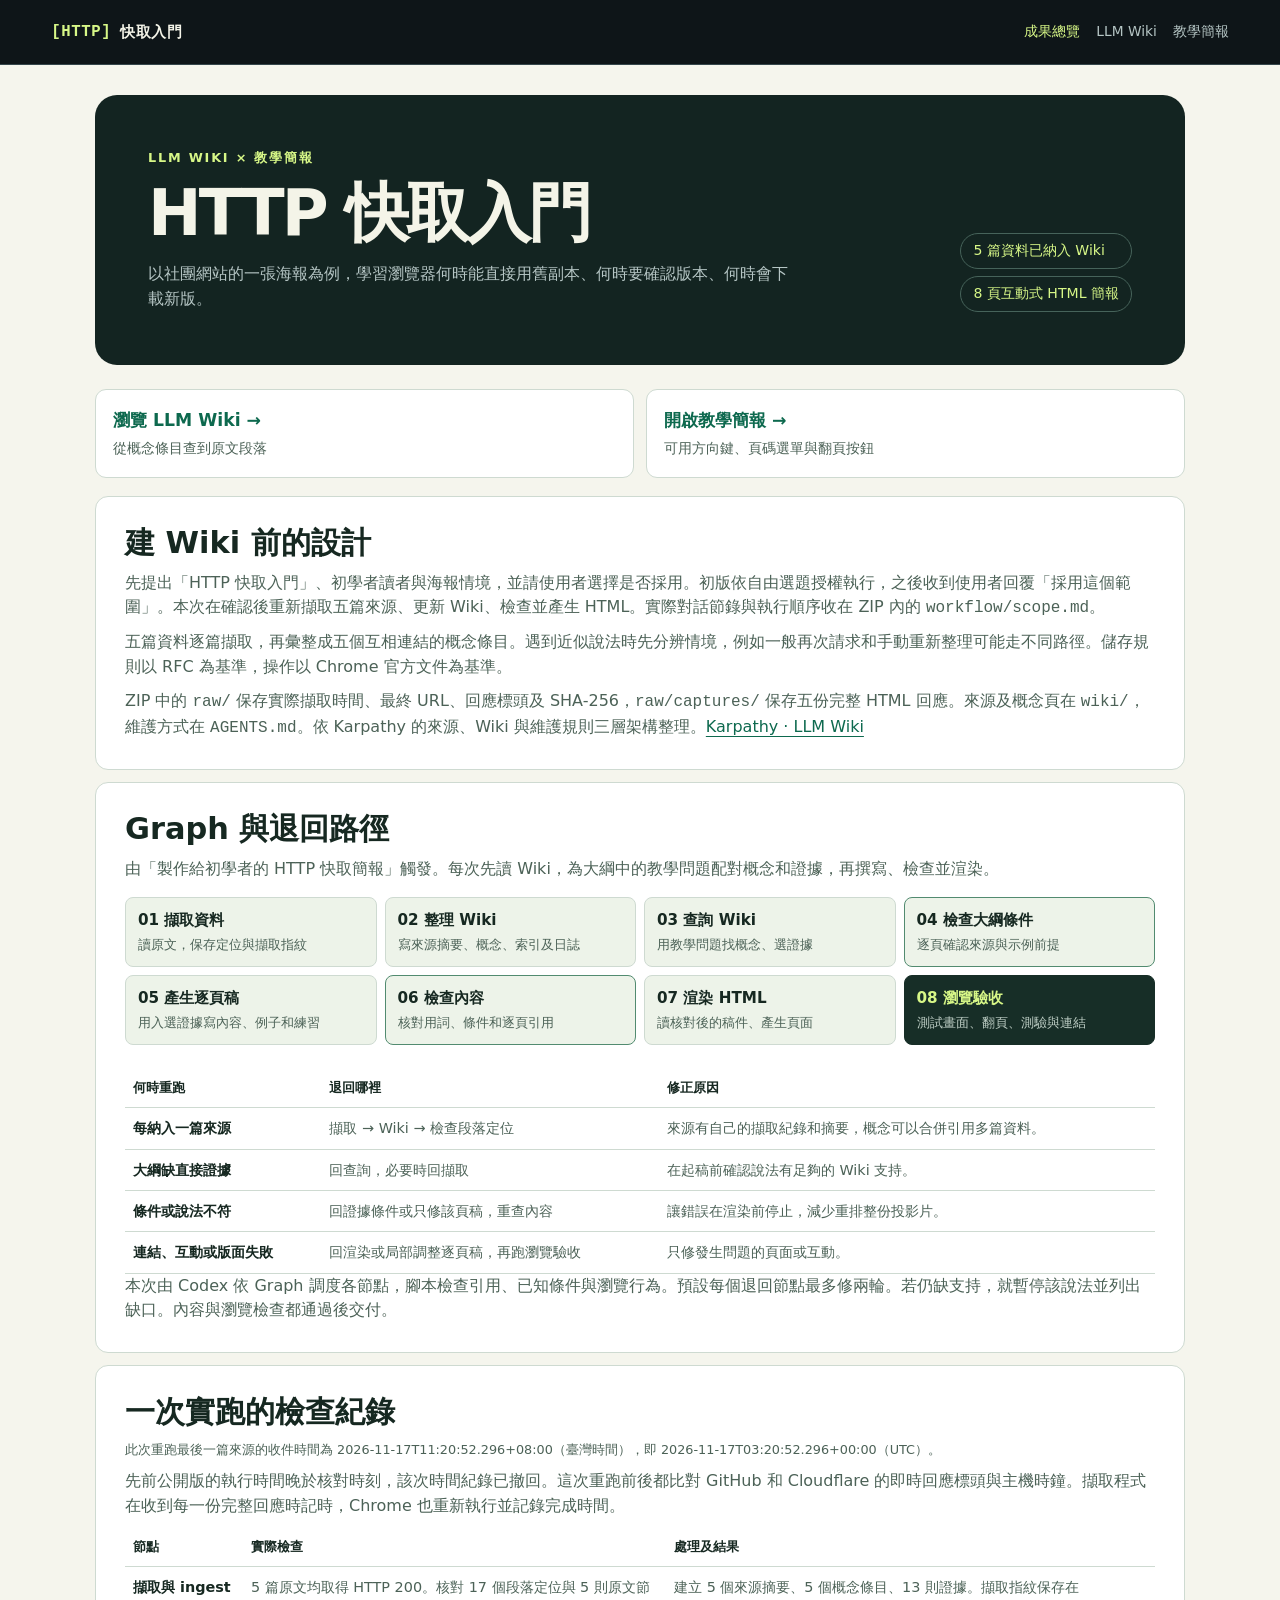
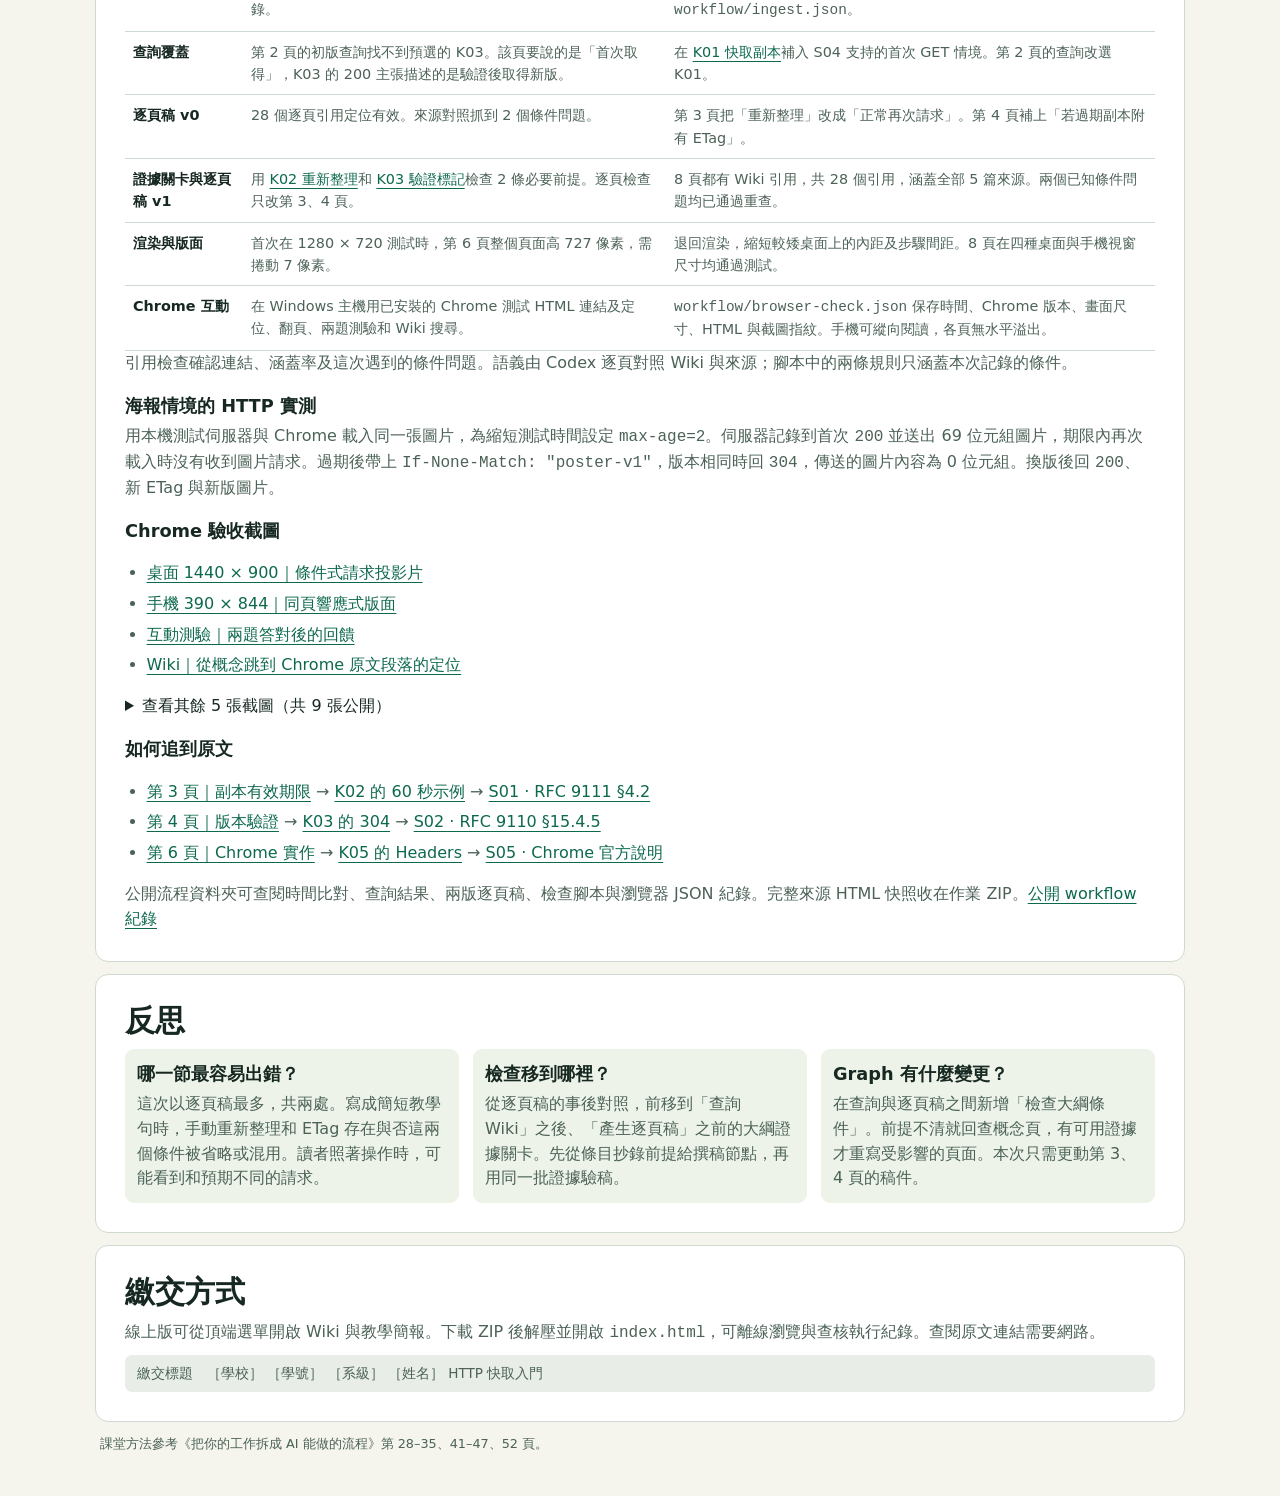
==== index.html @ 4f34de6b "Correct verification timestamps and publish reproducible evidence" ====
<!doctype html>
<html lang="zh-Hant">
<head>
<meta charset="utf-8">
<meta name="viewport" content="width=device-width, initial-scale=1">
<title>HTTP 快取入門 · 作業成果</title>
<style>
:root{color-scheme:dark;--bg:#0e1518;--surface:#152024;--raised:#1b2b30;--ink:#f4f4e8;--muted:#b5c5c4;--line:#35464b;--lime:#d7f787;--aqua:#91e5cd;--amber:#ffc087;--radius:22px;--mono:"IBM Plex Mono","Cascadia Mono",Consolas,monospace;--sans:"Inter","Noto Sans TC","Microsoft JhengHei",system-ui,sans-serif}
*{box-sizing:border-box}
body{margin:0;background:var(--bg);color:var(--ink);font-family:var(--sans);line-height:1.55}
[hidden]{display:none!important}
a{color:var(--aqua);text-underline-offset:.25em}
a:hover{color:var(--lime)}
button,input,select{font:inherit}
button,select{cursor:pointer}
button:disabled{cursor:default}
:focus-visible{outline:3px solid var(--lime);outline-offset:4px}
code,pre,.mono{font-family:var(--mono)}
code{overflow-wrap:anywhere}
h1,h2,h3,p,pre{margin:0}
.top{border-bottom:1px solid var(--line);background:var(--bg)}
.top-inner{max-width:1320px;margin:auto;padding:15px clamp(18px,4vw,54px);display:flex;align-items:center;justify-content:space-between;gap:14px;min-height:64px}
.brand{display:inline-flex;align-items:center;gap:9px;color:var(--ink);text-decoration:none;font-size:.92rem;font-weight:750;letter-spacing:.04em}
.brand-mark{color:var(--lime);font:700 .98rem var(--mono);white-space:nowrap}
.nav{display:flex;gap:16px;align-items:center;flex-wrap:wrap}
.nav a{color:var(--muted);font-size:.86rem;text-decoration:none}
.nav a:hover,.nav [aria-current="page"]{color:var(--lime)}
.eyebrow{font-size:.8rem;letter-spacing:.14em;color:var(--lime);font-weight:750}
.pill{border:1px solid var(--line);border-radius:100px;padding:4px 10px;color:var(--aqua);font-size:.76rem;text-decoration:none;display:inline-block;line-height:1.5}
.pill:hover{border-color:var(--aqua);background:var(--raised)}
@media(max-width:440px){.top-inner{gap:8px;padding:11px 16px;min-height:54px}.nav{gap:10px}.nav a{font-size:.77rem}.brand{font-size:.78rem}}

:root{color-scheme:light;--paper:#f5f5ed;--paper-ink:#162821;--paper-muted:#4c6257;--paper-line:#cedad1;--green:#0d694e}
body{background:var(--paper);color:var(--paper-ink)}
.top{color:var(--ink);color-scheme:dark}
.reference{max-width:1190px;margin:auto;padding:0 clamp(18px,4vw,50px) 50px}
.mast{display:grid;grid-template-columns:1fr auto;align-items:end;gap:24px;margin:30px 0 24px;padding:clamp(26px,5vw,53px);background:#132421;color:var(--ink);border-radius:var(--radius)}
.mast h1{font-size:clamp(2rem,5vw,4.2rem);letter-spacing:-.045em;line-height:1.15;margin:9px 0 12px}
.mast p{max-width:40em;color:var(--muted)}
.mast .pills{color:var(--lime);font-size:.88rem;display:grid;gap:7px}
.mast .pills span{display:block;padding:6px 12px;border:1px solid #46635a;border-radius:100px;white-space:nowrap}
.reference a:not(.mast a){color:var(--green)}
.reference :focus-visible{outline-color:var(--green)}
.reference h2{font-size:clamp(1.35rem,3vw,1.9rem);line-height:1.15}
.reference h3{font-size:1.11rem}
.split{display:grid;grid-template-columns:minmax(174px,220px) minmax(0,1fr);gap:24px;align-items:start}
.side{position:sticky;top:12px;background:#e8eee7;border:1px solid var(--paper-line);border-radius:14px;padding:15px}
.side h2{font-size:.86rem;margin:10px 0 6px}
.side a{font-size:.84rem;display:block;padding:5px 1px;color:var(--green);text-decoration:none}
.side a:hover{text-decoration:underline}
.side a span{font:700 .74rem var(--mono);display:inline-block;margin-right:5px}
.search{margin-bottom:13px}
.search label{font-size:.82rem;font-weight:750}
.search input{width:100%;padding:6px 8px;margin:3px 0 0;border:1px solid #9aafa4;border-radius:7px;color:var(--paper-ink);background:#fff}
.search output{font-size:.76rem;color:var(--paper-muted)}
.wiki-content>h2{margin:8px 0 11px}
.wiki-card,.report-card{background:#fff;border:1px solid var(--paper-line);border-radius:13px;padding:clamp(17px,2.6vw,29px);margin-bottom:12px;min-width:0}
.wiki-card:target,.claim:target,.source-section:target{outline:2px solid var(--green);outline-offset:3px}
.wiki-card h3{font-size:clamp(1.15rem,2.7vw,1.65rem);margin-bottom:4px}
.key{font:700 .78rem var(--mono);margin-right:7px;color:var(--green);vertical-align:middle}
.wiki-card p,.report-card p,.report-card li{color:var(--paper-muted)}
.claim,.source-section{margin-top:11px;padding:11px 13px;border-left:3px solid #b9d8c9;background:#eff4ef;border-radius:0 7px 7px 0;scroll-margin-top:16px}
.claim p,.source-section p{margin-bottom:4px}
.claim a,.source-section a,.related a{font-size:.8rem}
.source-section h4{margin:0 0 4px;font-size:.92rem}
.related{font-size:.83rem;margin-top:12px}
.source-group{margin-top:30px!important}
.origin{font-size:.82rem;margin:5px 0 0}
.actions{display:grid;grid-template-columns:1fr 1fr;gap:12px;margin-bottom:18px}
.action{display:block;background:white;border:1px solid var(--paper-line);padding:17px;border-radius:11px;text-decoration:none}
.action strong{display:block;font-size:1.08rem}
.action span{display:block;color:var(--paper-muted);font-size:.88rem;margin-top:4px}
.action:hover{border-color:var(--green)}
.report-card h2{margin-bottom:10px}
.report-card p + p{margin-top:9px}
.report-card h3{margin-top:17px;margin-bottom:4px}
.report-card ul,.report-card ol{padding-left:1.35em}
.report-card li + li{margin-top:6px}
.report-title{background:#e8eee7;border-radius:7px;padding:8px 12px;margin-top:13px;font-size:.85rem}
.flow{display:grid;grid-template-columns:repeat(4,minmax(0,1fr));gap:8px;list-style:none;padding:0!important;margin:15px 0}
.flow li{margin:0!important;position:relative;padding:11px 12px;background:#edf3e9;border:1px solid var(--paper-line);border-radius:8px;font-size:.82rem}
.flow li strong{display:block;color:var(--paper-ink);font-size:.95rem;margin-bottom:2px}
.flow li.early{border-color:#528b70}
.flow li.emphasis{background:#172e27;color:#becec5;border-color:#172e27}
.flow li.emphasis strong{color:var(--lime)}
.table-wrap{overflow:auto}
table{border-collapse:collapse;width:100%;margin-top:9px;font-size:.9rem}
th,td{text-align:left;vertical-align:top;border-bottom:1px solid var(--paper-line);padding:9px 8px}
th{color:var(--paper-ink);font-size:.82rem}
td{color:var(--paper-muted)}
td:first-child{font-weight:700;color:var(--paper-ink)}
.reflection{display:grid;grid-template-columns:repeat(3,minmax(0,1fr));gap:14px}
.reflection > div{background:#edf3e9;border-radius:9px;padding:12px}
.reflection h3{margin-top:0}
.caption{font-size:.8rem;color:var(--paper-muted)}
.report-footer{padding:0 5px;color:var(--paper-muted);font-size:.8rem}
@media(max-width:800px){.split{grid-template-columns:1fr}.side{position:static}.side nav{display:flex;gap:0 12px;flex-wrap:wrap}.side nav:first-of-type{margin-bottom:8px}.side nav a{font-size:.8rem}.mast{margin-top:17px}.reflection{grid-template-columns:1fr}}
@media(max-width:570px){.mast,.actions{grid-template-columns:1fr}.mast{gap:13px}.mast .pills{display:flex;flex-wrap:wrap;font-size:.75rem}.flow{grid-template-columns:1fr 1fr}td,th{padding:6px}.report-card table{min-width:490px}}
</style>
</head>
<body>
<header class="top"><div class="top-inner">
<a class="brand" href="index.html"><span class="brand-mark" aria-hidden="true">[HTTP]</span> 快取入門</a>
<nav class="nav" aria-label="成果導覽"><a href="index.html" aria-current="page">成果總覽</a><a href="wiki.html">LLM Wiki</a><a href="slides.html">教學簡報</a></nav>
</div></header>
<main class="reference">
<section class="mast"><div><div class="eyebrow">LLM WIKI × 教學簡報</div>
<h1>HTTP 快取入門</h1>
<p>以社團網站的一張海報為例，學習瀏覽器何時能直接用舊副本、何時要確認版本、何時會下載新版。</p></div>
<div class="pills"><span>5 篇資料已納入 Wiki</span><span>8 頁互動式 HTML 簡報</span></div></section>

<div class="actions">
<a class="action" href="wiki.html"><strong>瀏覽 LLM Wiki →</strong><span>從概念條目查到原文段落</span></a>
<a class="action" href="slides.html"><strong>開啟教學簡報 →</strong><span>可用方向鍵、頁碼選單與翻頁按鈕</span></a>
</div>

<section class="report-card" id="scope">
<h2>建 Wiki 前的設計</h2>
<p>先提出「HTTP 快取入門」、初學者讀者與海報情境，並請使用者選擇是否採用。初版依自由選題授權執行，之後收到使用者回覆「採用這個範圍」。本次在確認後重新擷取五篇來源、更新 Wiki、檢查並產生 HTML。實際對話節錄與執行順序收在 ZIP 內的 <code>workflow/scope.md</code>。</p>
<p>五篇資料逐篇擷取，再彙整成五個互相連結的概念條目。遇到近似說法時先分辨情境，例如一般再次請求和手動重新整理可能走不同路徑。儲存規則以 RFC 為基準，操作以 Chrome 官方文件為基準。</p>
<p>ZIP 中的 <code>raw/</code> 保存實際擷取時間、最終 URL、回應標頭及 SHA-256，<code>raw/captures/</code> 保存五份完整 HTML 回應。來源及概念頁在 <code>wiki/</code>，維護方式在 <code>AGENTS.md</code>。依 Karpathy 的來源、Wiki 與維護規則三層架構整理。<a href="https://gist.github.com/karpathy/442a6bf555914893e9891c11519de94f">Karpathy · LLM Wiki</a></p>
</section>

<section class="report-card" id="graph">
<h2>Graph 與退回路徑</h2>
<p>由「製作給初學者的 HTTP 快取簡報」觸發。每次先讀 Wiki，為大綱中的教學問題配對概念和證據，再撰寫、檢查並渲染。</p>
<ol class="flow" aria-label="由左而右，依序進行">
<li><strong>01 擷取資料</strong>讀原文，保存定位與擷取指紋</li>
<li><strong>02 整理 Wiki</strong>寫來源摘要、概念、索引及日誌</li>
<li><strong>03 查詢 Wiki</strong>用教學問題找概念、選證據</li>
<li class="early"><strong>04 檢查大綱條件</strong>逐頁確認來源與示例前提</li>
<li><strong>05 產生逐頁稿</strong>用入選證據寫內容、例子和練習</li>
<li class="early"><strong>06 檢查內容</strong>核對用詞、條件和逐頁引用</li>
<li><strong>07 渲染 HTML</strong>讀核對後的稿件、產生頁面</li>
<li class="emphasis"><strong>08 瀏覽驗收</strong>測試畫面、翻頁、測驗與連結</li>
</ol>
<div class="table-wrap">
<table>
<thead><tr><th scope="col">何時重跑</th><th scope="col">退回哪裡</th><th scope="col">修正原因</th></tr></thead>
<tbody>
<tr><td>每納入一篇來源</td><td>擷取 → Wiki → 檢查段落定位</td><td>來源有自己的擷取紀錄和摘要，概念可以合併引用多篇資料。</td></tr>
<tr><td>大綱缺直接證據</td><td>回查詢，必要時回擷取</td><td>在起稿前確認說法有足夠的 Wiki 支持。</td></tr>
<tr><td>條件或說法不符</td><td>回證據條件或只修該頁稿，重查內容</td><td>讓錯誤在渲染前停止，減少重排整份投影片。</td></tr>
<tr><td>連結、互動或版面失敗</td><td>回渲染或局部調整逐頁稿，再跑瀏覽驗收</td><td>只修發生問題的頁面或互動。</td></tr>
</tbody>
</table>
</div>
<p>本次由 Codex 依 Graph 調度各節點，腳本檢查引用、已知條件與瀏覽行為。預設每個退回節點最多修兩輪。若仍缺支持，就暫停該說法並列出缺口。內容與瀏覽檢查都通過後交付。</p>
</section>

<section class="report-card" id="trace">
<h2>一次實跑的檢查紀錄</h2>
<p class="caption">此次重跑最後一篇來源的收件時間為 <time datetime="2026-11-17T11:20:52.296+08:00">2026-11-17T11:20:52.296+08:00</time>（臺灣時間），即 <time datetime="2026-11-17T03:20:52.296+00:00">2026-11-17T03:20:52.296+00:00</time>（UTC）。</p>
<p>先前公開版的執行時間晚於核對時刻，該次時間紀錄已撤回。這次重跑前後都比對 GitHub 和 Cloudflare 的即時回應標頭與主機時鐘。擷取程式在收到每一份完整回應時記時，Chrome 也重新執行並記錄完成時間。</p>
<div class="table-wrap">
<table>
<thead><tr><th scope="col">節點</th><th scope="col">實際檢查</th><th scope="col">處理及結果</th></tr></thead>
<tbody>
<tr><td>擷取與 ingest</td><td>5 篇原文均取得 HTTP 200。核對 17 個段落定位與 5 則原文節錄。</td><td>建立 5 個來源摘要、5 個概念條目、13 則證據。擷取指紋保存在 <code>workflow/ingest.json</code>。</td></tr>
<tr><td>查詢覆蓋</td><td>第 2 頁的初版查詢找不到預選的 K03。該頁要說的是「首次取得」，K03 的 200 主張描述的是驗證後取得新版。</td><td>在 <a href="wiki.html#K01-copy">K01 快取副本</a>補入 S04 支持的首次 GET 情境。第 2 頁的查詢改選 K01。</td></tr>
<tr><td>逐頁稿 v0</td><td>28 個逐頁引用定位有效。來源對照抓到 2 個條件問題。</td><td>第 3 頁把「重新整理」改成「正常再次請求」。第 4 頁補上「若過期副本附有 ETag」。</td></tr>
<tr><td>證據關卡與逐頁稿 v1</td><td>用 <a href="wiki.html#K02-reload">K02 重新整理</a>和 <a href="wiki.html#K03-validator">K03 驗證標記</a>檢查 2 條必要前提。逐頁檢查只改第 3、4 頁。</td><td>8 頁都有 Wiki 引用，共 28 個引用，涵蓋全部 5 篇來源。兩個已知條件問題均已通過重查。</td></tr>
<tr><td>渲染與版面</td><td>首次在 1280 × 720 測試時，第 6 頁整個頁面高 727 像素，需捲動 7 像素。</td><td>退回渲染，縮短較矮桌面上的內距及步驟間距。8 頁在四種桌面與手機視窗尺寸均通過測試。</td></tr>
<tr><td>Chrome 互動</td><td>在 Windows 主機用已安裝的 Chrome 測試 HTML 連結及定位、翻頁、兩題測驗和 Wiki 搜尋。</td><td><code>workflow/browser-check.json</code> 保存時間、Chrome 版本、畫面尺寸、HTML 與截圖指紋。手機可縱向閱讀，各頁無水平溢出。</td></tr>
</tbody>
</table>
</div>
<p>引用檢查確認連結、涵蓋率及這次遇到的條件問題。語義由 Codex 逐頁對照 Wiki 與來源；腳本中的兩條規則只涵蓋本次記錄的條件。</p>
<h3>海報情境的 HTTP 實測</h3>
<p>用本機測試伺服器與 Chrome 載入同一張圖片，為縮短測試時間設定 <code>max-age=2</code>。伺服器記錄到首次 <code>200</code> 並送出 69 位元組圖片，期限內再次載入時沒有收到圖片請求。過期後帶上 <code>If-None-Match: "poster-v1"</code>，版本相同時回 <code>304</code>，傳送的圖片內容為 0 位元組。換版後回 <code>200</code>、新 ETag 與新版圖片。</p>
<h3>Chrome 驗收截圖</h3>
<ul>
<li><a href="evidence/deck-1440-validate.png">桌面 1440 × 900｜條件式請求投影片</a></li>
<li><a href="evidence/deck-390-validate.png">手機 390 × 844｜同頁響應式版面</a></li>
<li><a href="evidence/deck-1440-quiz-feedback.png">互動測驗｜兩題答對後的回饋</a></li>
<li><a href="evidence/wiki-origin-link.png">Wiki｜從概念跳到 Chrome 原文段落的定位</a></li>
</ul>
<details><summary>查看其餘 5 張截圖（共 9 張公開）</summary>
<ul>
<li><a href="evidence/deck-1440-intro.png">簡報封面</a></li>
<li><a href="evidence/deck-1440-fresh.png">快取新鮮期限</a></li>
<li><a href="evidence/deck-1440-quiz.png">作答前的測驗</a></li>
<li><a href="evidence/wiki.png">Wiki 首頁</a></li>
<li><a href="evidence/report.png">成果總覽</a></li>
</ul>
</details>
<h3>如何追到原文</h3>
<ul>
<li><a href="slides.html#fresh">第 3 頁｜副本有效期限</a> → <a href="wiki.html#K02-example">K02 的 60 秒示例</a> → <a href="wiki.html#S01-section-4.2">S01 · RFC 9111 §4.2</a></li>
<li><a href="slides.html#validate">第 4 頁｜版本驗證</a> → <a href="wiki.html#K03-match">K03 的 304</a> → <a href="wiki.html#S02-section-15.4.5">S02 · RFC 9110 §15.4.5</a></li>
<li><a href="slides.html#lab">第 6 頁｜Chrome 實作</a> → <a href="wiki.html#K05-inspect">K05 的 Headers</a> → <a href="wiki.html#S05-headers">S05 · Chrome 官方說明</a></li>
</ul>
<p>公開流程資料夾可查閱時間比對、查詢結果、兩版逐頁稿、檢查腳本與瀏覽器 JSON 紀錄。完整來源 HTML 快照收在作業 ZIP。<a href="https://github.com/YTomFang/http-cache-llm-wiki/tree/main/workflow">公開 workflow 紀錄</a></p>
</section>

<section class="report-card" id="reflection">
<h2>反思</h2>
<div class="reflection">
<div><h3>哪一節最容易出錯？</h3><p>這次以逐頁稿最多，共兩處。寫成簡短教學句時，手動重新整理和 ETag 存在與否這兩個條件被省略或混用。讀者照著操作時，可能看到和預期不同的請求。</p></div>
<div><h3>檢查移到哪裡？</h3><p>從逐頁稿的事後對照，前移到「查詢 Wiki」之後、「產生逐頁稿」之前的大綱證據關卡。先從條目抄錄前提給撰稿節點，再用同一批證據驗稿。</p></div>
<div><h3>Graph 有什麼變更？</h3><p>在查詢與逐頁稿之間新增「檢查大綱條件」。前提不清就回查概念頁，有可用證據才重寫受影響的頁面。本次只需更動第 3、4 頁的稿件。</p></div>
</div>
</section>

<section class="report-card">
<h2>繳交方式</h2>
<p>線上版可從頂端選單開啟 Wiki 與教學簡報。下載 ZIP 後解壓並開啟 <code>index.html</code>，可離線瀏覽與查核執行紀錄。查閱原文連結需要網路。</p>
<p class="report-title">繳交標題　［學校］ ［學號］ ［系級］ ［姓名］ HTTP 快取入門</p>
</section>
<p class="report-footer">課堂方法參考《把你的工作拆成 AI 能做的流程》第 28–35、41–47、52 頁。</p>
</main>


</body>
</html>
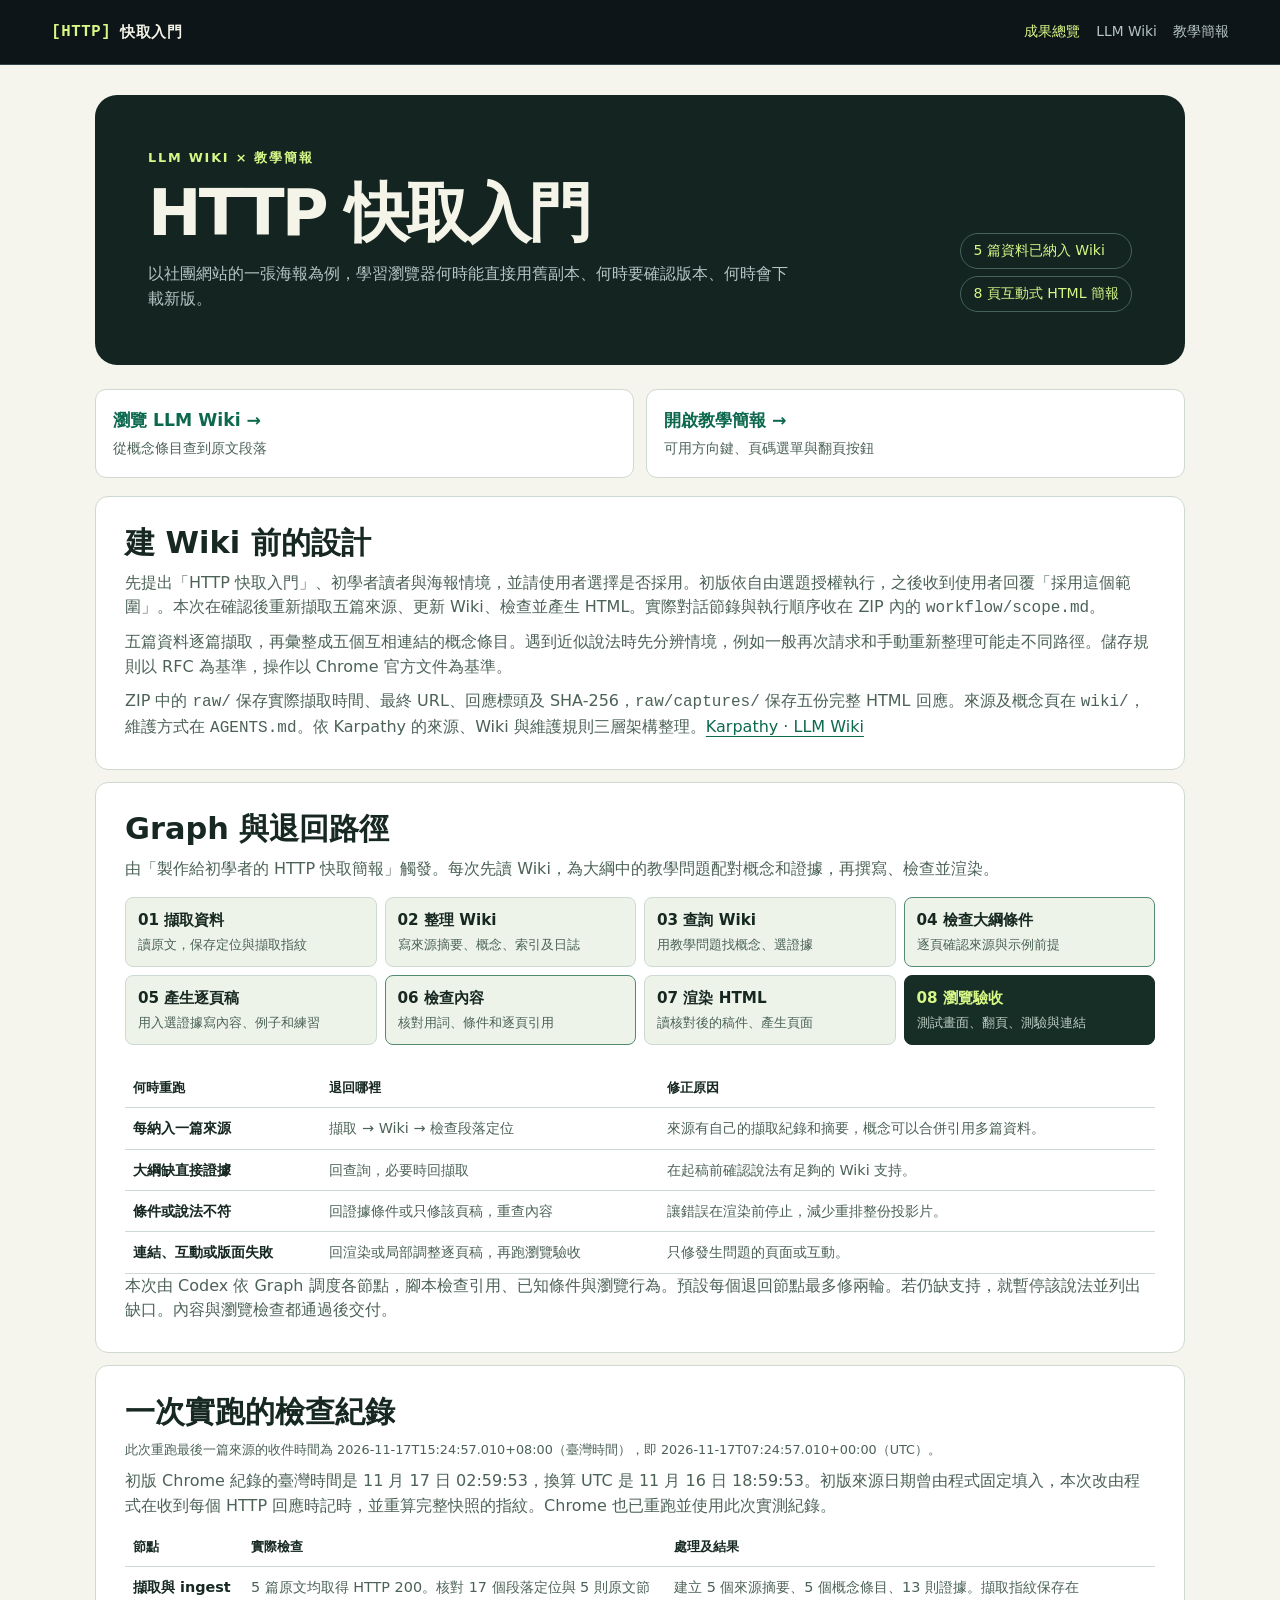
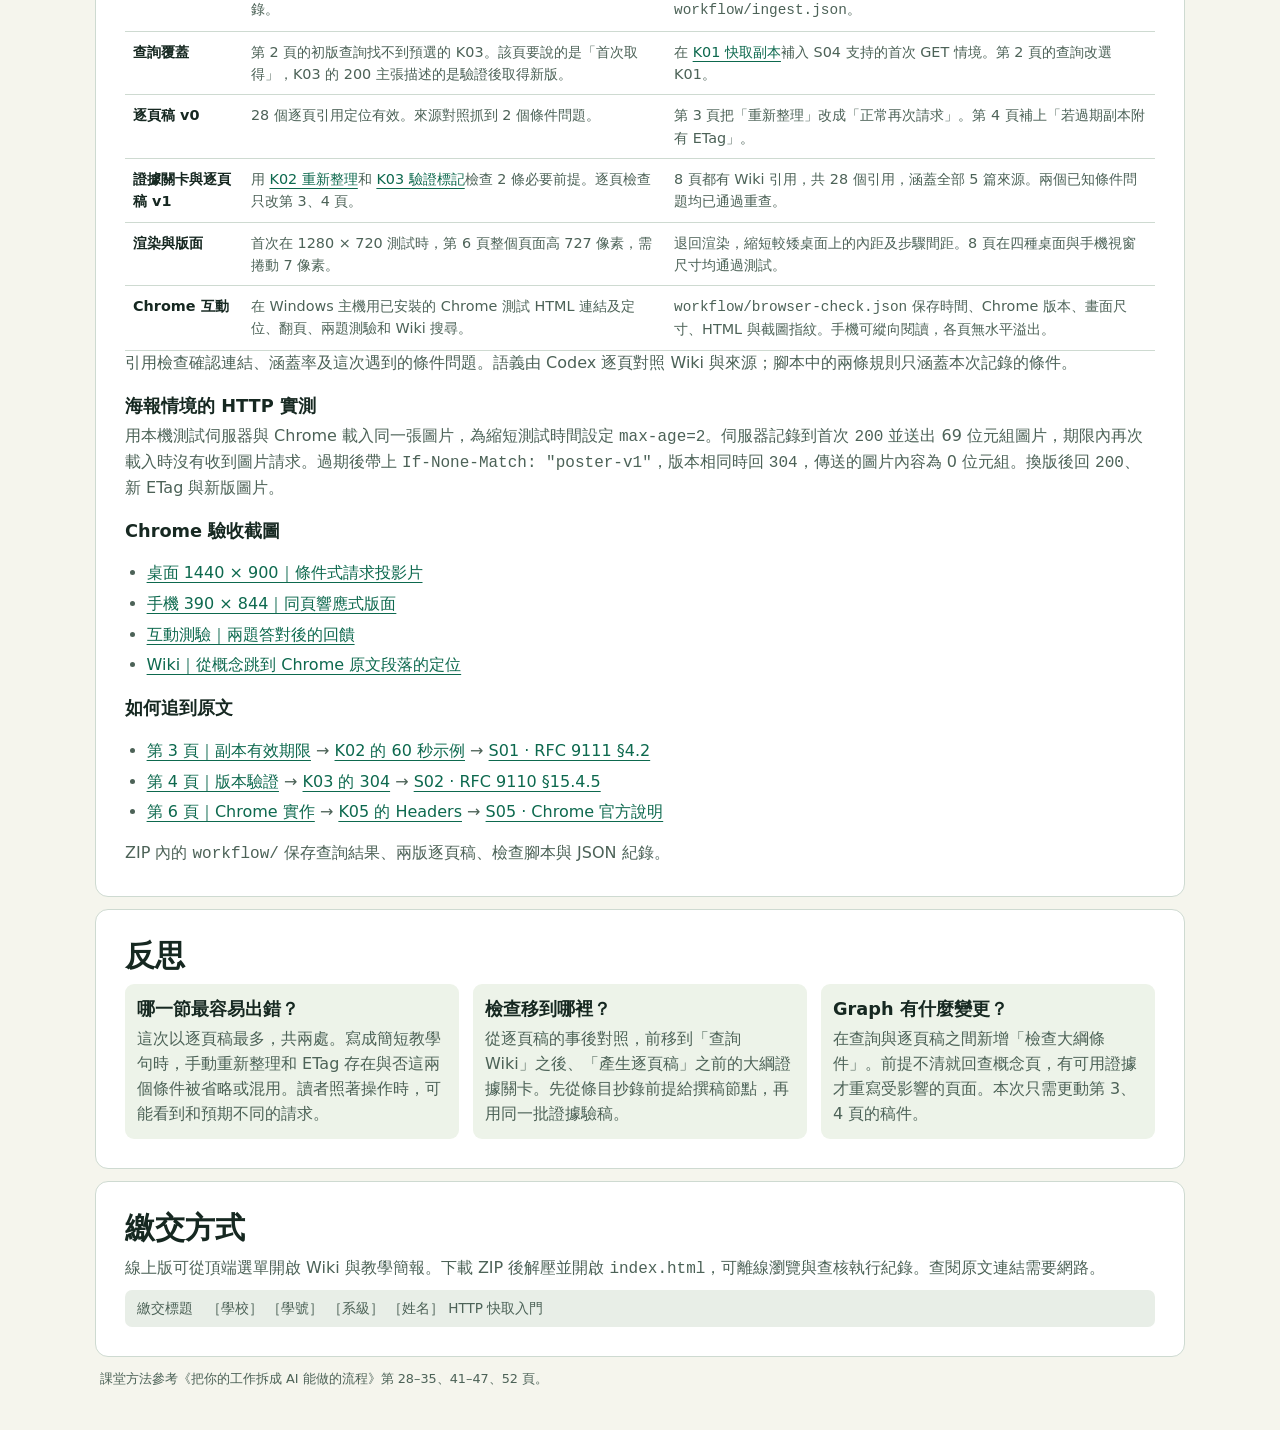
==== commit 17b8f89b: "Publish HTTP caching Wiki and lesson" ====
--- a/index.html
+++ b/index.html
@@ -150,8 +150,8 @@
 
 <section class="report-card" id="trace">
 <h2>一次實跑的檢查紀錄</h2>
-<p class="caption">此次重跑最後一篇來源的收件時間為 <time datetime="2026-11-17T11:20:52.296+08:00">2026-11-17T11:20:52.296+08:00</time>（臺灣時間），即 <time datetime="2026-11-17T03:20:52.296+00:00">2026-11-17T03:20:52.296+00:00</time>（UTC）。</p>
-<p>先前公開版的執行時間晚於核對時刻，該次時間紀錄已撤回。這次重跑前後都比對 GitHub 和 Cloudflare 的即時回應標頭與主機時鐘。擷取程式在收到每一份完整回應時記時，Chrome 也重新執行並記錄完成時間。</p>
+<p class="caption">此次重跑最後一篇來源的收件時間為 <time datetime="2026-11-17T15:24:57.010+08:00">2026-11-17T15:24:57.010+08:00</time>（臺灣時間），即 <time datetime="2026-11-17T07:24:57.010+00:00">2026-11-17T07:24:57.010+00:00</time>（UTC）。</p>
+<p>初版 Chrome 紀錄的臺灣時間是 11 月 17 日 02:59:53，換算 UTC 是 11 月 16 日 18:59:53。初版來源日期曾由程式固定填入，本次改由程式在收到每個 HTTP 回應時記時，並重算完整快照的指紋。Chrome 也已重跑並使用此次實測紀錄。</p>
 <div class="table-wrap">
 <table>
 <thead><tr><th scope="col">節點</th><th scope="col">實際檢查</th><th scope="col">處理及結果</th></tr></thead>
@@ -175,22 +175,13 @@
 <li><a href="evidence/deck-1440-quiz-feedback.png">互動測驗｜兩題答對後的回饋</a></li>
 <li><a href="evidence/wiki-origin-link.png">Wiki｜從概念跳到 Chrome 原文段落的定位</a></li>
 </ul>
-<details><summary>查看其餘 5 張截圖（共 9 張公開）</summary>
-<ul>
-<li><a href="evidence/deck-1440-intro.png">簡報封面</a></li>
-<li><a href="evidence/deck-1440-fresh.png">快取新鮮期限</a></li>
-<li><a href="evidence/deck-1440-quiz.png">作答前的測驗</a></li>
-<li><a href="evidence/wiki.png">Wiki 首頁</a></li>
-<li><a href="evidence/report.png">成果總覽</a></li>
-</ul>
-</details>
 <h3>如何追到原文</h3>
 <ul>
 <li><a href="slides.html#fresh">第 3 頁｜副本有效期限</a> → <a href="wiki.html#K02-example">K02 的 60 秒示例</a> → <a href="wiki.html#S01-section-4.2">S01 · RFC 9111 §4.2</a></li>
 <li><a href="slides.html#validate">第 4 頁｜版本驗證</a> → <a href="wiki.html#K03-match">K03 的 304</a> → <a href="wiki.html#S02-section-15.4.5">S02 · RFC 9110 §15.4.5</a></li>
 <li><a href="slides.html#lab">第 6 頁｜Chrome 實作</a> → <a href="wiki.html#K05-inspect">K05 的 Headers</a> → <a href="wiki.html#S05-headers">S05 · Chrome 官方說明</a></li>
 </ul>
-<p>公開流程資料夾可查閱時間比對、查詢結果、兩版逐頁稿、檢查腳本與瀏覽器 JSON 紀錄。完整來源 HTML 快照收在作業 ZIP。<a href="https://github.com/YTomFang/http-cache-llm-wiki/tree/main/workflow">公開 workflow 紀錄</a></p>
+<p>ZIP 內的 <code>workflow/</code> 保存查詢結果、兩版逐頁稿、檢查腳本與 JSON 紀錄。</p>
 </section>
 
 <section class="report-card" id="reflection">
